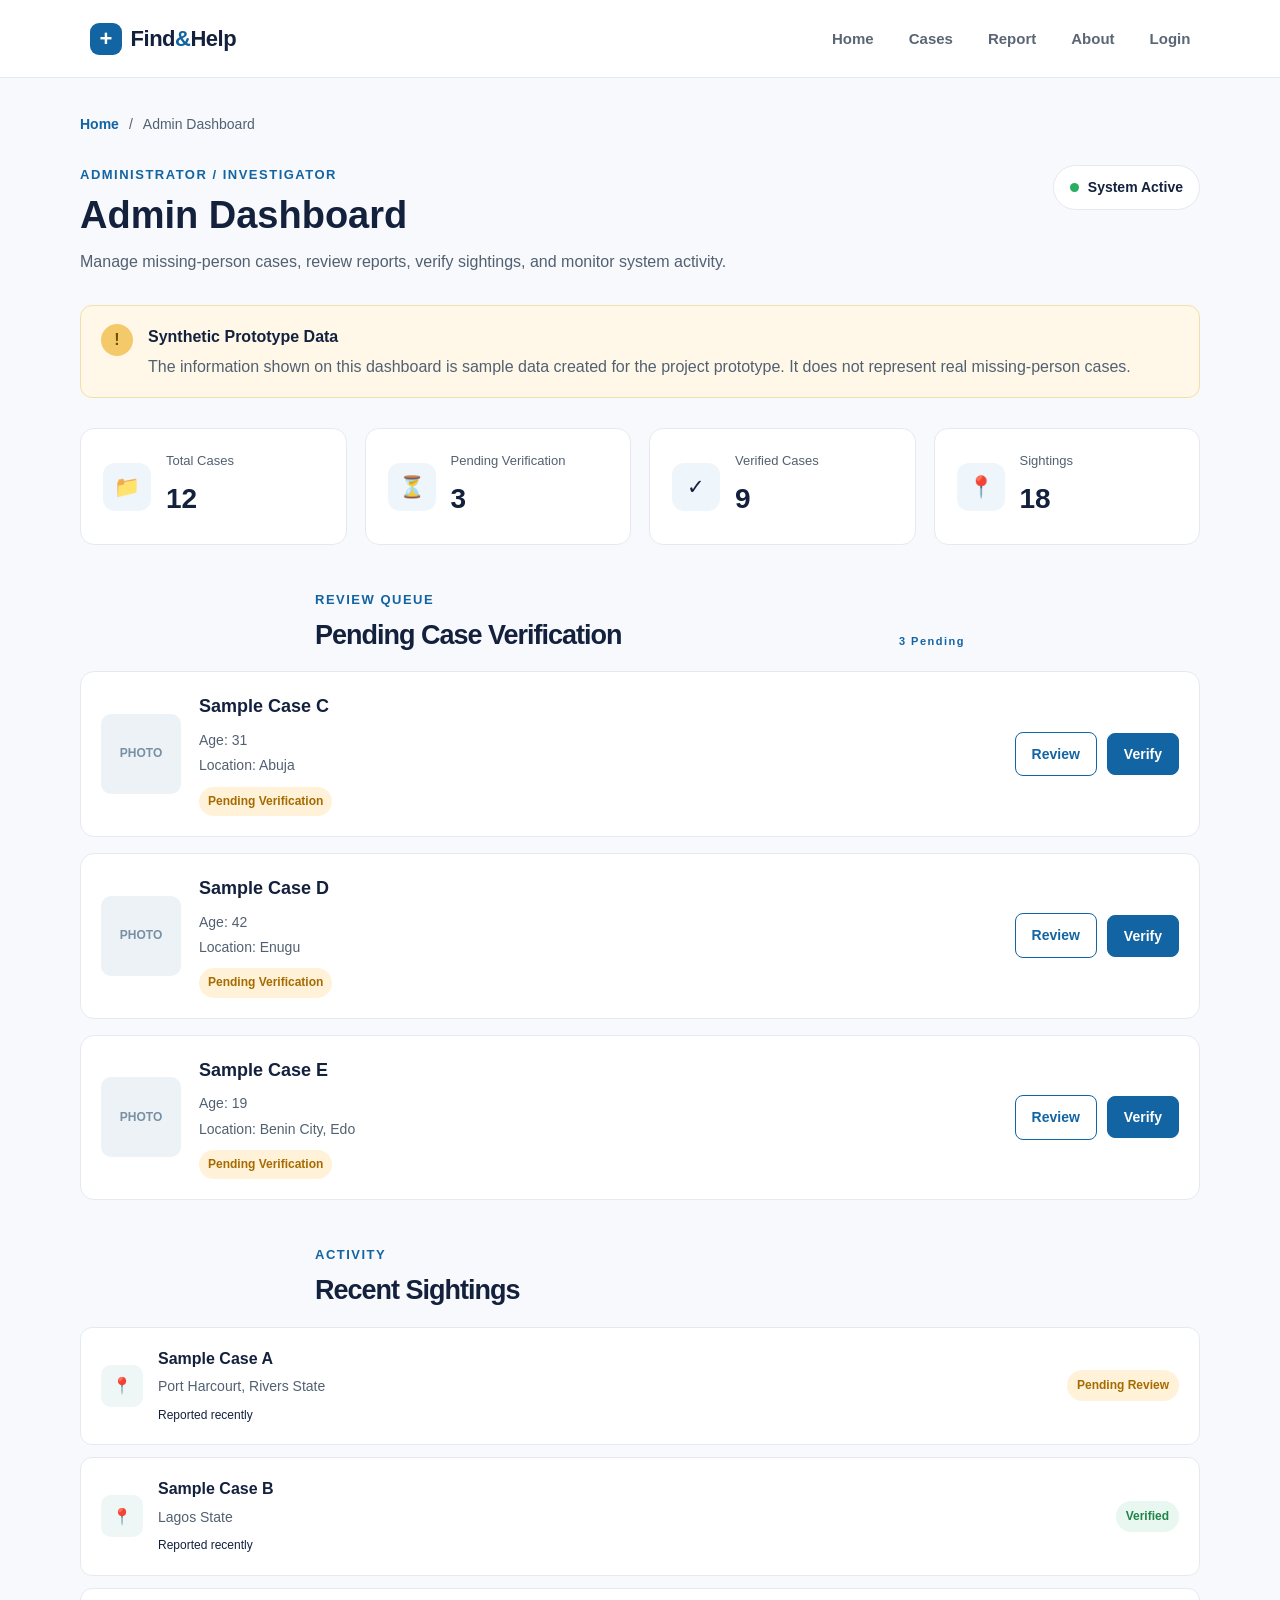
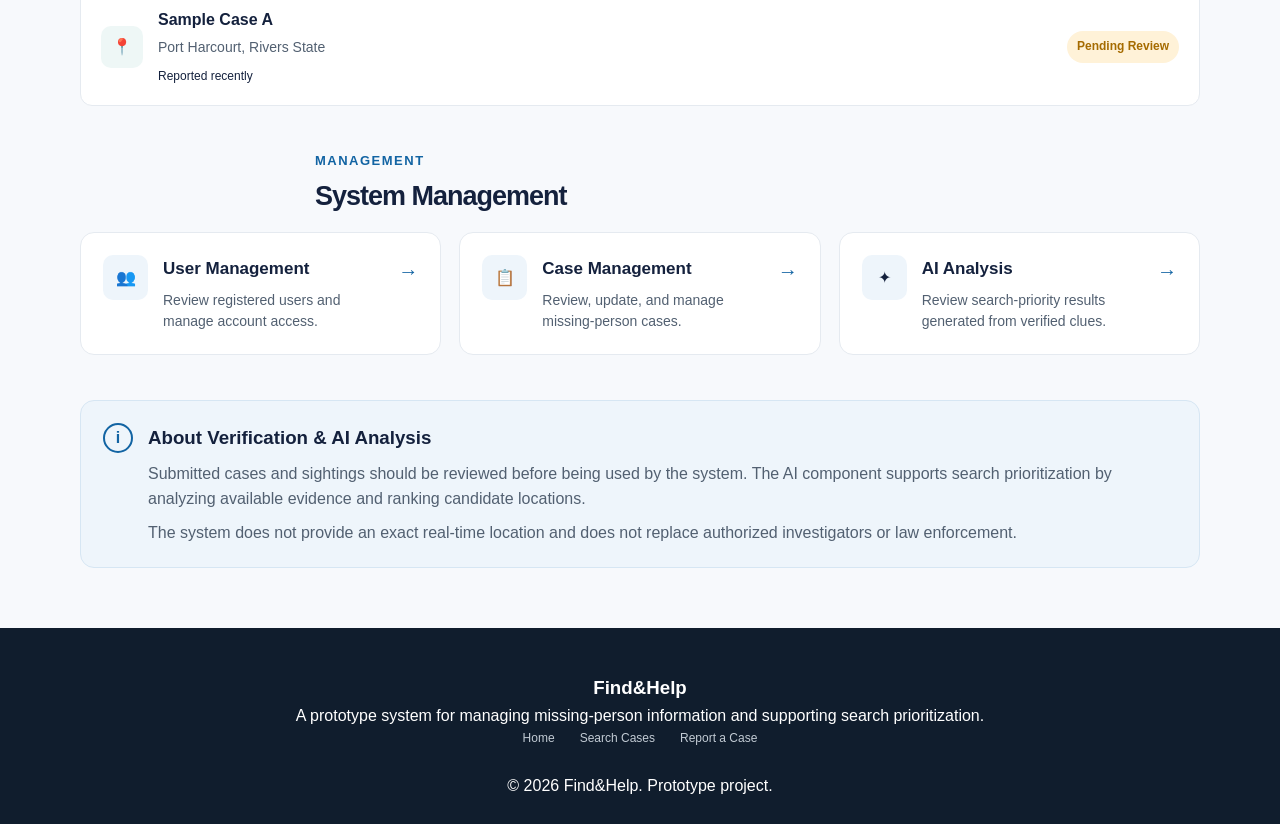
==== pages/admin-dashboard.html @ 188d6116 "Initial commit" ====
<!DOCTYPE html>
<html lang="en">
<head>
<meta charset="UTF-8">
<meta name="viewport" content="width=device-width, initial-scale=1.0">
<title>Admin Dashboard | Find & Help</title>
<link rel="stylesheet" href="../css/index.css">
<link rel="stylesheet" href="../css/admin-dashboard.css">
</head>
<body class="admin-page">

<header class="navbar">
<div class="logo">
<span class="logo-icon">+</span>
<span>Find<span class="logo-highlight">&</span>Help</span>
</div>
<nav class="nav-links">
<a href="../index.html">Home</a>
<a href="search.html">Cases</a>
<a href="create-case.html">Report</a>
<a href="#">About</a>
<a href="login.html" class="login-nav-btn">Login</a>
</nav>
</header>

<main class="admin-container">

<div class="breadcrumb">
<a href="../index.html">Home</a>
<span>/</span>
<span>Admin Dashboard</span>
</div>

<section class="admin-header">
<div>
<span class="admin-label">ADMINISTRATOR / INVESTIGATOR</span>
<h1>Admin Dashboard</h1>
<p>Manage missing-person cases, review reports, verify sightings, and monitor system activity.</p>
</div>
<div class="system-status">
<span class="status-dot"></span>
<span>System Active</span>
</div>
</section>

<section class="demo-notice">
<div class="demo-icon">!</div>
<div>
<strong>Synthetic Prototype Data</strong>
<p>The information shown on this dashboard is sample data created for the project prototype. It does not represent real missing-person cases.</p>
</div>
</section>

<section class="stats-grid">

<div class="stat-card">
<div class="stat-icon">📁</div>
<div>
<span class="stat-label">Total Cases</span>
<strong class="stat-number">12</strong>
</div>
</div>

<div class="stat-card">
<div class="stat-icon">⏳</div>
<div>
<span class="stat-label">Pending Verification</span>
<strong class="stat-number">3</strong>
</div>
</div>

<div class="stat-card">
<div class="stat-icon">✓</div>
<div>
<span class="stat-label">Verified Cases</span>
<strong class="stat-number">9</strong>
</div>
</div>

<div class="stat-card">
<div class="stat-icon">📍</div>
<div>
<span class="stat-label">Sightings</span>
<strong class="stat-number">18</strong>
</div>
</div>

</section>

<section class="admin-section">

<div class="section-heading">
<div>
<span class="section-label">REVIEW QUEUE</span>
<h2>Pending Case Verification</h2>
</div>
<span class="count-badge">3 Pending</span>
</div>

<div class="review-list">

<article class="review-card">
<div class="review-info">
<div class="review-photo">PHOTO</div>
<div>
<h3>Sample Case C</h3>
<p>Age: 31</p>
<p>Location: Abuja</p>
<span class="pending-badge">Pending Verification</span>
</div>
</div>
<div class="review-actions">
<a href="case-details.html" class="btn-secondary">Review</a>
<button type="button" class="btn-primary">Verify</button>
</div>
</article>

<article class="review-card">
<div class="review-info">
<div class="review-photo">PHOTO</div>
<div>
<h3>Sample Case D</h3>
<p>Age: 42</p>
<p>Location: Enugu</p>
<span class="pending-badge">Pending Verification</span>
</div>
</div>
<div class="review-actions">
<a href="case-details.html" class="btn-secondary">Review</a>
<button type="button" class="btn-primary">Verify</button>
</div>
</article>

<article class="review-card">
<div class="review-info">
<div class="review-photo">PHOTO</div>
<div>
<h3>Sample Case E</h3>
<p>Age: 19</p>
<p>Location: Benin City, Edo</p>
<span class="pending-badge">Pending Verification</span>
</div>
</div>
<div class="review-actions">
<a href="case-details.html" class="btn-secondary">Review</a>
<button type="button" class="btn-primary">Verify</button>
</div>
</article>

</div>
</section>

<section class="admin-section">

<div class="section-heading">
<div>
<span class="section-label">ACTIVITY</span>
<h2>Recent Sightings</h2>
</div>
</div>

<div class="sightings-list">

<article class="sighting-card">
<div class="sighting-main">
<div class="location-icon">📍</div>
<div>
<h3>Sample Case A</h3>
<p>Port Harcourt, Rivers State</p>
<span>Reported recently</span>
</div>
</div>
<span class="review-status">Pending Review</span>
</article>

<article class="sighting-card">
<div class="sighting-main">
<div class="location-icon">📍</div>
<div>
<h3>Sample Case B</h3>
<p>Lagos State</p>
<span>Reported recently</span>
</div>
</div>
<span class="verified-status">Verified</span>
</article>

<article class="sighting-card">
<div class="sighting-main">
<div class="location-icon">📍</div>
<div>
<h3>Sample Case A</h3>
<p>Port Harcourt, Rivers State</p>
<span>Reported recently</span>
</div>
</div>
<span class="review-status">Pending Review</span>
</article>

</div>
</section>

<section class="admin-section">

<div class="section-heading">
<div>
<span class="section-label">MANAGEMENT</span>
<h2>System Management</h2>
</div>
</div>

<div class="management-grid">

<a href="#" class="management-card">
<div class="management-icon">👥</div>
<div>
<h3>User Management</h3>
<p>Review registered users and manage account access.</p>
</div>
<span class="management-arrow">→</span>
</a>

<a href="#" class="management-card">
<div class="management-icon">📋</div>
<div>
<h3>Case Management</h3>
<p>Review, update, and manage missing-person cases.</p>
</div>
<span class="management-arrow">→</span>
</a>

<a href="#" class="management-card">
<div class="management-icon">✦</div>
<div>
<h3>AI Analysis</h3>
<p>Review search-priority results generated from verified clues.</p>
</div>
<span class="management-arrow">→</span>
</a>

</div>
</section>

<section class="admin-info-box">

<div class="info-icon">i</div>

<div>
<h3>About Verification & AI Analysis</h3>
<p>Submitted cases and sightings should be reviewed before being used by the system. The AI component supports search prioritization by analyzing available evidence and ranking candidate locations.</p>
<p>The system does not provide an exact real-time location and does not replace authorized investigators or law enforcement.</p>
</div>

</section>

</main>

<footer class="footer">

<div class="footer-content">

<div>
<h3>Find<span>&</span>Help</h3>
<p>A prototype system for managing missing-person information and supporting search prioritization.</p>
</div>

<div class="footer-links">
<a href="../index.html">Home</a>
<a href="search.html">Search Cases</a>
<a href="create-case.html">Report a Case</a>
</div>

</div>

<div class="footer-bottom">
<p>&copy; 2026 Find&Help. Prototype project.</p>
</div>

</footer>

</body>
</html>
---- css/index.css ----
/* =====================================================
   RESET
===================================================== */

* {
    margin: 0;
    padding: 0;
    box-sizing: border-box;
}


html {
    scroll-behavior: smooth;
}


body {
    font-family: Arial, Helvetica, sans-serif;

    background: #f7f9fc;

    color: #14213d;

    line-height: 1.6;
}


/* =====================================================
   VARIABLES
===================================================== */

:root {

    --primary: #1264a3;

    --primary-dark: #0b4778;

    --accent: #2aa7a0;

    --dark: #14213d;

    --text: #526071;

    --light: #f7f9fc;

    --white: #ffffff;

    --border: #e5eaf0;

}


/* =====================================================
   NAVBAR
===================================================== */

.navbar {

    width: 100%;

    height: 78px;

    padding: 0 7%;

    display: flex;

    align-items: center;

    justify-content: space-between;

    background: rgba(255, 255, 255, 0.96);

    border-bottom: 1px solid var(--border);

    position: relative;

    z-index: 10;
}


/* Logo */

.logo {

    display: flex;

    align-items: center;

    gap: 9px;

    font-size: 22px;

    font-weight: 800;

    color: var(--dark);

    letter-spacing: -0.5px;
}


.logo-icon {

    width: 32px;

    height: 32px;

    display: flex;

    justify-content: center;

    align-items: center;

    border-radius: 9px;

    background: var(--primary);

    color: white;

    font-size: 22px;

    font-weight: bold;
}


.logo-highlight {

    color: var(--primary);
}


/* Navigation links */

.nav-links {

    display: flex;

    align-items: center;

    gap: 35px;
}


.nav-links a {

    text-decoration: none;

    color: #5b6675;

    font-size: 15px;

    font-weight: 600;

    transition: 0.25s ease;
}


.nav-links a:hover,
.nav-links a.active {

    color: var(--primary);
}


/* Login */

.login-btn {

    text-decoration: none;

    background: var(--primary);

    color: white;

    padding: 11px 23px;

    border-radius: 8px;

    font-size: 14px;

    font-weight: 700;

    transition: 0.25s ease;
}


.login-btn:hover {

    background: var(--primary-dark);

    transform: translateY(-2px);
}


/* =====================================================
   HERO
===================================================== */

.hero {

    min-height: 650px;

    padding: 80px 7%;

    display: grid;

    grid-template-columns: 1.05fr 0.95fr;

    gap: 70px;

    align-items: center;

    background:

        radial-gradient(
            circle at 10% 20%,
            rgba(42, 167, 160, 0.10),
            transparent 35%
        ),

        linear-gradient(
            135deg,
            #ffffff 0%,
            #f3f8fc 100%
        );
}


/* Hero content */

.hero-content {

    max-width: 650px;
}


/* Small label */

.hero-label {

    display: inline-flex;

    align-items: center;

    gap: 9px;

    padding: 8px 13px;

    margin-bottom: 23px;

    border-radius: 30px;

    background: #e9f5f5;

    color: #187d78;

    font-size: 11px;

    font-weight: 800;

    letter-spacing: 1px;
}


.status-dot {

    width: 7px;

    height: 7px;

    border-radius: 50%;

    background: var(--accent);
}


/* Heading */

.hero h1 {

    font-size: clamp(42px, 5vw, 68px);

    line-height: 1.08;

    letter-spacing: -2.5px;

    color: var(--dark);

    margin-bottom: 25px;
}


.hero h1 span {

    display: block;

    color: var(--primary);
}


/* Description */

.hero-content > p {

    max-width: 590px;

    color: var(--text);

    font-size: 17px;

    line-height: 1.8;

    margin-bottom: 30px;
}


/* =====================================================
   SEARCH BOX
===================================================== */

.search-box {

    width: 100%;

    max-width: 600px;

    height: 62px;

    display: flex;

    align-items: center;

    padding: 6px 7px 6px 20px;

    background: white;

    border: 1px solid #dfe6ed;

    border-radius: 12px;

    box-shadow: 0 12px 35px rgba(20, 33, 61, 0.08);

    margin-bottom: 20px;
}


.search-icon {

    font-size: 27px;

    color: #8b97a5;

    margin-right: 12px;
}


.search-box input {

    flex: 1;

    min-width: 0;

    border: none;

    outline: none;

    font-size: 15px;

    color: var(--dark);

    background: transparent;
}


.search-box input::placeholder {

    color: #9ba6b3;
}


.search-box button {

    border: none;

    cursor: pointer;

    padding: 13px 23px;

    border-radius: 8px;

    background: var(--primary);

    color: white;

    font-weight: 700;

    font-size: 14px;

    transition: 0.25s ease;
}


.search-box button:hover {

    background: var(--primary-dark);
}


/* =====================================================
   HERO BUTTONS
===================================================== */

.hero-buttons {

    display: flex;

    align-items: center;

    gap: 12px;

    flex-wrap: wrap;
}


.primary-btn,
.secondary-btn {

    display: inline-flex;

    align-items: center;

    justify-content: center;

    gap: 15px;

    min-height: 50px;

    padding: 13px 21px;

    border-radius: 8px;

    text-decoration: none;

    font-size: 14px;

    font-weight: 700;

    transition: 0.25s ease;
}


.primary-btn {

    background: var(--dark);

    color: white;
}


.primary-btn:hover {

    background: var(--primary);

    transform: translateY(-2px);
}


.primary-btn span {

    font-size: 20px;
}


.secondary-btn {

    background: white;

    color: var(--dark);

    border: 1px solid #dfe5eb;
}


.secondary-btn:hover {

    border-color: var(--primary);

    color: var(--primary);
}


/* =====================================================
   HERO VISUAL
===================================================== */

.hero-visual {

    position: relative;

    min-height: 480px;

    display: flex;

    align-items: center;

    justify-content: center;
}


/* Main card */

.visual-card {

    width: 350px;

    padding: 22px;

    background: white;

    border: 1px solid #e3e9ef;

    border-radius: 20px;

    box-shadow: 0 25px 60px rgba(20, 33, 61, 0.14);

    position: relative;

    z-index: 2;
}


/* Card top */

.visual-top {

    display: flex;

    justify-content: space-between;

    align-items: center;

    margin-bottom: 20px;
}


.mini-label {

    font-size: 10px;

    font-weight: 800;

    letter-spacing: 1px;

    color: #7b8795;
}


.verified {

    padding: 5px 9px;

    border-radius: 20px;

    background: #e9f7f1;

    color: #198754;

    font-size: 10px;

    font-weight: 700;
}


/* Person placeholder */

.person-placeholder {

    height: 250px;

    border-radius: 14px;

    display: flex;

    justify-content: center;

    align-items: center;

    background:

        linear-gradient(
            145deg,
            #dcebf5,
            #eef5f8
        );

    overflow: hidden;
}


.person-icon {

    width: 110px;

    height: 110px;

    display: flex;

    justify-content: center;

    align-items: center;

    border-radius: 50%;

    background: rgba(255, 255, 255, 0.8);

    color: var(--primary);

    font-size: 55px;

    font-weight: 700;
}


/* Card information */

.visual-info {

    display: grid;

    grid-template-columns: 1fr 1fr;

    gap: 15px;

    padding: 20px 0;

    border-bottom: 1px solid #edf0f3;
}


.visual-info small {

    display: block;

    color: #8995a3;

    font-size: 9px;

    font-weight: 800;

    letter-spacing: 0.7px;

    margin-bottom: 5px;
}


.visual-info strong {

    color: var(--dark);

    font-size: 13px;
}


/* Progress */

.progress-container {

    padding-top: 17px;
}


.progress-text {

    display: flex;

    justify-content: space-between;

    margin-bottom: 8px;

    color: #697687;

    font-size: 11px;
}


.progress-bar {

    width: 100%;

    height: 7px;

    border-radius: 20px;

    background: #edf1f4;

    overflow: hidden;
}


.progress {

    width: 72%;

    height: 100%;

    border-radius: inherit;

    background: linear-gradient(
        90deg,
        var(--primary),
        var(--accent)
    );
}


/* =====================================================
   FLOATING CARDS
===================================================== */

.floating-card {

    position: absolute;

    display: flex;

    align-items: center;

    gap: 10px;

    padding: 13px 16px;

    background: white;

    border: 1px solid #e5e9ee;

    border-radius: 12px;

    box-shadow: 0 15px 35px rgba(20, 33, 61, 0.12);

    z-index: 3;
}


.floating-card strong {

    display: block;

    font-size: 11px;

    color: var(--dark);
}


.floating-card small {

    display: block;

    color: #8a95a3;

    font-size: 9px;

    margin-top: 2px;
}


.floating-icon {

    width: 31px;

    height: 31px;

    display: flex;

    align-items: center;

    justify-content: center;

    border-radius: 9px;

    background: #eaf5f8;

    color: var(--primary);

    font-weight: bold;
}


.floating-card-one {

    top: 80px;

    left: 0;
}


.floating-card-two {

    right: 0;

    bottom: 85px;
}


/* =====================================================
   HOW IT WORKS
===================================================== */

.how-section {

    padding: 90px 7%;

    background: white;

    text-align: center;
}


.section-heading {

    max-width: 650px;

    margin: 0 auto 50px;
}


.section-heading > span {

    color: var(--primary);

    font-size: 11px;

    font-weight: 800;

    letter-spacing: 1.5px;
}


.section-heading h2 {

    margin: 12px 0 15px;

    font-size: clamp(30px, 4vw, 44px);

    line-height: 1.2;

    color: var(--dark);

    letter-spacing: -1px;
}


.section-heading p {

    color: var(--text);

    font-size: 16px;

    line-height: 1.7;
}


/* Steps */

.steps {

    max-width: 1050px;

    margin: auto;

    display: grid;

    grid-template-columns: repeat(3, 1fr);

    gap: 25px;
}


.step-card {

    position: relative;

    text-align: left;

    padding: 30px;

    border: 1px solid var(--border);

    border-radius: 15px;

    background: #fbfcfd;

    transition: 0.3s ease;
}
.nav-register {
    display: inline-flex;
    align-items: center;
    justify-content: center;

    padding: 11px 18px;

    border: 1px solid var(--primary);

    border-radius: 8px;

    color: white;

    text-decoration: none;

    font-weight: 700;

    transition: 0.2s ease;
}

.nav-register:hover {

    color: white;
}


.step-card:hover {

    transform: translateY(-5px);

    border-color: #c9dce9;

    box-shadow: 0 15px 35px rgba(20, 33, 61, 0.08);
}


.step-number {

    position: absolute;

    top: 20px;

    right: 22px;

    color: #cbd3dc;

    font-size: 12px;

    font-weight: 800;
}


.step-icon {

    width: 50px;

    height: 50px;

    display: flex;

    justify-content: center;

    align-items: center;

    border-radius: 12px;

    background: #eaf4fa;

    color: var(--primary);

    font-size: 22px;

    font-weight: bold;

    margin-bottom: 22px;
}


.step-card h3 {

    font-size: 20px;

    margin-bottom: 10px;

    color: var(--dark);
}


.step-card p {

    color: var(--text);

    font-size: 14px;

    line-height: 1.7;
}


/* =====================================================
   FOOTER
===================================================== */

footer {

    padding: 45px 7% 25px;

    background: #101d2d;

    color: white;

    text-align: center;
}


.footer-logo {

    display: flex;

    justify-content: center;

    align-items: center;

    gap: 8px;

    font-size: 20px;

    font-weight: 800;

    margin-bottom: 10px;
}


.footer-logo span {

    color: #55b9b3;
}


.footer-logo .logo-icon {

    background: var(--primary);

    color: white;
}


footer > p {

    color: #9da9b6;

    font-size: 13px;

    margin-bottom: 22px;
}


.footer-links {

    display: flex;

    justify-content: center;

    gap: 25px;

    margin-bottom: 25px;
}


.footer-links a {

    color: #c2cbd4;

    text-decoration: none;

    font-size: 12px;
}


.footer-links a:hover {

    color: white;
}


.copyright {

    padding-top: 20px;

    border-top: 1px solid rgba(255,255,255,0.08);

    color: #758292;

    font-size: 11px;
}


/* =====================================================
   TABLET
===================================================== */

@media (max-width: 950px) {

    .navbar {

        padding: 0 5%;
    }


    .hero {

        padding: 70px 5%;

        grid-template-columns: 1fr;

        text-align: center;

        gap: 50px;
    }


    .hero-content {

        max-width: 700px;

        margin: auto;
    }


    .hero-label {

        margin-left: auto;

        margin-right: auto;
    }


    .hero-content > p {

        margin-left: auto;

        margin-right: auto;
    }


    .search-box {

        margin-left: auto;

        margin-right: auto;
    }


    .hero-buttons {

        justify-content: center;
    }


    .hero-visual {

        min-height: 440px;
    }


    .steps {

        grid-template-columns: 1fr;

        max-width: 600px;
    }

}


/* =====================================================
   MOBILE
===================================================== */

@media (max-width: 650px) {

    .navbar {

        height: auto;

        min-height: 70px;

        padding: 15px 5%;

        gap: 15px;
    }


    .nav-links {

        display: none;
    }


    .login-btn {

        padding: 9px 16px;
    }


    .hero {

        padding: 55px 5% 70px;
    }


    .hero h1 {

        font-size: 40px;

        letter-spacing: -1.5px;
    }


    .hero-content > p {

        font-size: 15px;
    }


    .search-box {

        height: auto;

        min-height: 58px;

        padding: 6px 6px 6px 14px;
    }


    .search-box button {

        padding: 12px 15px;
    }


    .hero-buttons {

        flex-direction: column;

        width: 100%;
    }



    .primary-btn,
    .secondary-btn {

        width: 100%;

        max-width: 350px;
    }


    .hero-visual {

        min-height: 390px;
    }


    .visual-card {

        width: min(350px, 90%);

        padding: 17px;
    }


    .person-placeholder {

        height: 210px;
    }


    .floating-card {

        padding: 10px 12px;
    }


    .floating-card-one {

        left: 0;

        top: 55px;
    }


    .floating-card-two {

        right: 0;

        bottom: 50px;
    }


    .how-section {

        padding: 70px 5%;
    }


    .section-heading h2 {

        font-size: 32px;
    }


    .step-card {

        padding: 25px;
    }


    footer {

        padding: 40px 5% 22px;
    }

}


/* =====================================================
   SMALL PHONES
===================================================== */

@media (max-width: 400px) {

    .logo {

        font-size: 19px;
    }


    .logo-icon {

        width: 28px;

        height: 28px;

        font-size: 19px;
    }


    .login-btn {

        font-size: 12px;

        padding: 8px 13px;
    }


    .hero h1 {

        font-size: 34px;
    }


    .hero-label {

        font-size: 9px;
    }


    .search-box input {

        font-size: 13px;
    }


    .search-box button {

        font-size: 12px;

        padding: 11px 12px;
    }


    .hero-visual {

        min-height: 350px;
    }


    .visual-card {

        width: 94%;
    }


    .floating-card {

        transform: scale(0.85);
    }

}
---- css/admin-dashboard.css ----
.admin-page {
    background: var(--light);
}

.admin-container {
    width: min(1120px, calc(100% - 40px));
    margin: 0 auto;
    padding: 35px 0 60px;
}

.breadcrumb {
    display: flex;
    align-items: center;
    gap: 10px;
    margin-bottom: 30px;
    font-size: 14px;
    color: var(--text);
}

.breadcrumb a {
    color: var(--primary);
    text-decoration: none;
    font-weight: 600;
}

.admin-header {
    display: flex;
    justify-content: space-between;
    align-items: flex-start;
    gap: 30px;
    margin-bottom: 30px;
}

.admin-label,
.section-label {
    display: block;
    color: var(--primary);
    font-size: 13px;
    font-weight: 800;
    letter-spacing: 1.5px;
    margin-bottom: 8px;
}

.admin-header h1 {
    margin: 0 0 10px;
    color: var(--dark);
    font-size: 38px;
    line-height: 1.15;
}

.admin-header p {
    margin: 0;
    max-width: 650px;
    color: var(--text);
    line-height: 1.7;
}

.system-status {
    display: flex;
    align-items: center;
    gap: 9px;
    padding: 10px 16px;
    background: var(--white);
    border: 1px solid var(--border);
    border-radius: 30px;
    color: var(--dark);
    font-size: 14px;
    font-weight: 700;
    white-space: nowrap;
}

.status-dot {
    width: 9px;
    height: 9px;
    background: #27ae60;
    border-radius: 50%;
}

.demo-notice {
    display: flex;
    align-items: flex-start;
    gap: 15px;
    padding: 18px 20px;
    margin-bottom: 30px;
    background: #fff8e8;
    border: 1px solid #f1dfad;
    border-radius: 12px;
}

.demo-icon {
    width: 32px;
    height: 32px;
    flex-shrink: 0;
    display: flex;
    align-items: center;
    justify-content: center;
    background: #f3c969;
    color: #6d5000;
    border-radius: 50%;
    font-weight: 800;
}

.demo-notice strong {
    display: block;
    margin-bottom: 4px;
    color: var(--dark);
}

.demo-notice p {
    margin: 0;
    color: var(--text);
    line-height: 1.6;
}

.stats-grid {
    display: grid;
    grid-template-columns: repeat(4, 1fr);
    gap: 18px;
    margin-bottom: 45px;
}

.stat-card {
    display: flex;
    align-items: center;
    gap: 15px;
    min-width: 0;
    padding: 22px;
    background: var(--white);
    border: 1px solid var(--border);
    border-radius: 14px;
}

.stat-icon {
    width: 48px;
    height: 48px;
    flex-shrink: 0;
    display: flex;
    align-items: center;
    justify-content: center;
    background: #eef5fb;
    border-radius: 12px;
    font-size: 21px;
}

.stat-label {
    display: block;
    margin-bottom: 5px;
    color: var(--text);
    font-size: 13px;
}

.stat-number {
    display: block;
    color: var(--dark);
    font-size: 28px;
}

.admin-section {
    margin-bottom: 45px;
}

.section-heading {
    display: flex;
    align-items: flex-end;
    justify-content: space-between;
    gap: 20px;
    margin-bottom: 20px;
}

.section-heading h2 {
    margin: 0;
    color: var(--dark);
    font-size: 27px;
}

.count-badge {
    color: var(--primary);
    font-size: 13px;
    font-weight: 800;
}

.review-list {
    display: flex;
    flex-direction: column;
    gap: 16px;
}

.review-card {
    display: flex;
    align-items: center;
    justify-content: space-between;
    gap: 25px;
    min-width: 0;
    padding: 20px;
    background: var(--white);
    border: 1px solid var(--border);
    border-radius: 14px;
}

.review-info {
    display: flex;
    align-items: center;
    gap: 18px;
    min-width: 0;
    flex: 1;
}

.review-photo {
    width: 80px;
    height: 80px;
    flex-shrink: 0;
    display: flex;
    align-items: center;
    justify-content: center;
    background: #edf2f6;
    border-radius: 10px;
    color: #7890a4;
    font-size: 12px;
    font-weight: 800;
}

.review-info h3 {
    margin: 0 0 8px;
    color: var(--dark);
    font-size: 18px;
}

.review-info p {
    margin: 3px 0;
    color: var(--text);
    font-size: 14px;
}

.pending-badge {
    display: inline-block;
    margin-top: 7px;
    padding: 5px 9px;
    background: #fff2d8;
    border-radius: 20px;
    color: #a56b00;
    font-size: 12px;
    font-weight: 700;
}

.review-actions {
    display: flex;
    align-items: center;
    justify-content: flex-end;
    gap: 10px;
    flex-shrink: 0;
}

.review-actions a,
.review-actions button {
    min-height: 42px;
    padding: 10px 16px;
    border-radius: 8px;
    font-family: inherit;
    font-size: 14px;
    font-weight: 700;
    cursor: pointer;
    text-decoration: none;
}

.btn-secondary {
    display: inline-flex;
    align-items: center;
    justify-content: center;
    border: 1px solid var(--primary);
    background: var(--white);
    color: var(--primary);
}

.btn-secondary:hover {
    background: #eef5fb;
}

.btn-primary {
    border: 1px solid var(--primary);
    background: var(--primary);
    color: var(--white);
}

.btn-primary:hover {
    background: var(--primary-dark);
}

.sightings-list {
    display: flex;
    flex-direction: column;
    gap: 12px;
}

.sighting-card {
    display: flex;
    align-items: center;
    justify-content: space-between;
    gap: 20px;
    padding: 18px 20px;
    background: var(--white);
    border: 1px solid var(--border);
    border-radius: 12px;
}

.sighting-main {
    display: flex;
    align-items: center;
    gap: 15px;
    min-width: 0;
}

.location-icon {
    width: 42px;
    height: 42px;
    flex-shrink: 0;
    display: flex;
    align-items: center;
    justify-content: center;
    background: #eef7f6;
    border-radius: 10px;
}

.sighting-card h3 {
    margin: 0 0 4px;
    color: var(--dark);
    font-size: 16px;
}

.sighting-card p {
    margin: 0 0 3px;
    color: var(--text);
    font-size: 14px;
}

.sighting-card span {
    font-size: 12px;
}

.review-status,
.verified-status {
    padding: 6px 10px;
    border-radius: 20px;
    font-weight: 700;
    white-space: nowrap;
}

.review-status {
    background: #fff2d8;
    color: #a56b00;
}

.verified-status {
    background: #e8f7ef;
    color: #21844a;
}

.management-grid {
    display: grid;
    grid-template-columns: repeat(3, 1fr);
    gap: 18px;
}

.management-card {
    position: relative;
    display: flex;
    align-items: flex-start;
    gap: 15px;
    min-width: 0;
    padding: 22px;
    background: var(--white);
    border: 1px solid var(--border);
    border-radius: 14px;
    color: inherit;
    text-decoration: none;
    transition: 0.2s ease;
}

.management-card:hover {
    transform: translateY(-2px);
    border-color: var(--primary);
}

.management-icon {
    width: 45px;
    height: 45px;
    flex-shrink: 0;
    display: flex;
    align-items: center;
    justify-content: center;
    background: #eef5fb;
    border-radius: 10px;
}

.management-card h3 {
    margin: 0 0 7px;
    color: var(--dark);
    font-size: 17px;
}

.management-card p {
    margin: 0;
    color: var(--text);
    font-size: 14px;
    line-height: 1.5;
}

.management-arrow {
    margin-left: auto;
    color: var(--primary);
    font-size: 20px;
}

.admin-info-box {
    display: flex;
    align-items: flex-start;
    gap: 15px;
    padding: 22px;
    background: #eef5fb;
    border: 1px solid #d6e6f3;
    border-radius: 14px;
}

.info-icon {
    width: 30px;
    height: 30px;
    flex-shrink: 0;
    display: flex;
    align-items: center;
    justify-content: center;
    border: 2px solid var(--primary);
    border-radius: 50%;
    color: var(--primary);
    font-weight: 800;
}

.admin-info-box h3 {
    margin: 0 0 8px;
    color: var(--dark);
}

.admin-info-box p {
    margin: 0 0 8px;
    color: var(--text);
    line-height: 1.6;
}

.admin-info-box p:last-child {
    margin-bottom: 0;
}

/* TABLET */
@media (max-width: 900px) {

    .stats-grid {
        grid-template-columns: repeat(2, 1fr);
    }

    .management-grid {
        grid-template-columns: 1fr;
    }

    .admin-header h1 {
        font-size: 32px;
    }
}

/* MOBILE */
@media (max-width: 650px) {

    .admin-container {
        width: min(100% - 24px, 560px);
        padding-top: 25px;
    }

    .breadcrumb {
        margin-bottom: 22px;
    }

    .admin-header {
        flex-direction: column;
        gap: 18px;
    }

    .admin-header h1 {
        font-size: 28px;
    }

    .system-status {
        align-self: flex-start;
    }

    .demo-notice {
        padding: 15px;
    }

    .stats-grid {
        grid-template-columns: 1fr 1fr;
        gap: 12px;
        margin-bottom: 35px;
    }

    .stat-card {
        padding: 16px;
        gap: 10px;
    }

    .stat-icon {
        width: 40px;
        height: 40px;
        font-size: 17px;
    }

    .stat-number {
        font-size: 24px;
    }

    .section-heading {
        align-items: flex-start;
        flex-direction: column;
        gap: 8px;
    }

    .section-heading h2 {
        font-size: 23px;
    }

    .review-card {
        flex-direction: column;
        align-items: stretch;
        gap: 18px;
    }

    .review-info {
        width: 100%;
    }

    .review-actions {
        width: 100%;
        justify-content: flex-start;
    }

    .review-actions a,
    .review-actions button {
        flex: 1;
        text-align: center;
    }

    .sighting-card {
        align-items: flex-start;
        flex-direction: column;
    }

    .review-status,
    .verified-status {
        align-self: flex-start;
    }

    .management-card {
        padding: 18px;
    }
}

/* SMALL MOBILE */
@media (max-width: 420px) {

    .stats-grid {
        grid-template-columns: 1fr;
    }

    .stat-card {
        padding: 18px;
    }

    .review-info {
        align-items: flex-start;
    }

    .review-photo {
        width: 65px;
        height: 65px;
    }

    .review-info h3 {
        font-size: 16px;
    }

    .review-actions {
        flex-direction: column;
    }

    .review-actions a,
    .review-actions button {
        width: 100%;
        flex: none;
    }

    .admin-info-box {
        padding: 17px;
    }
}
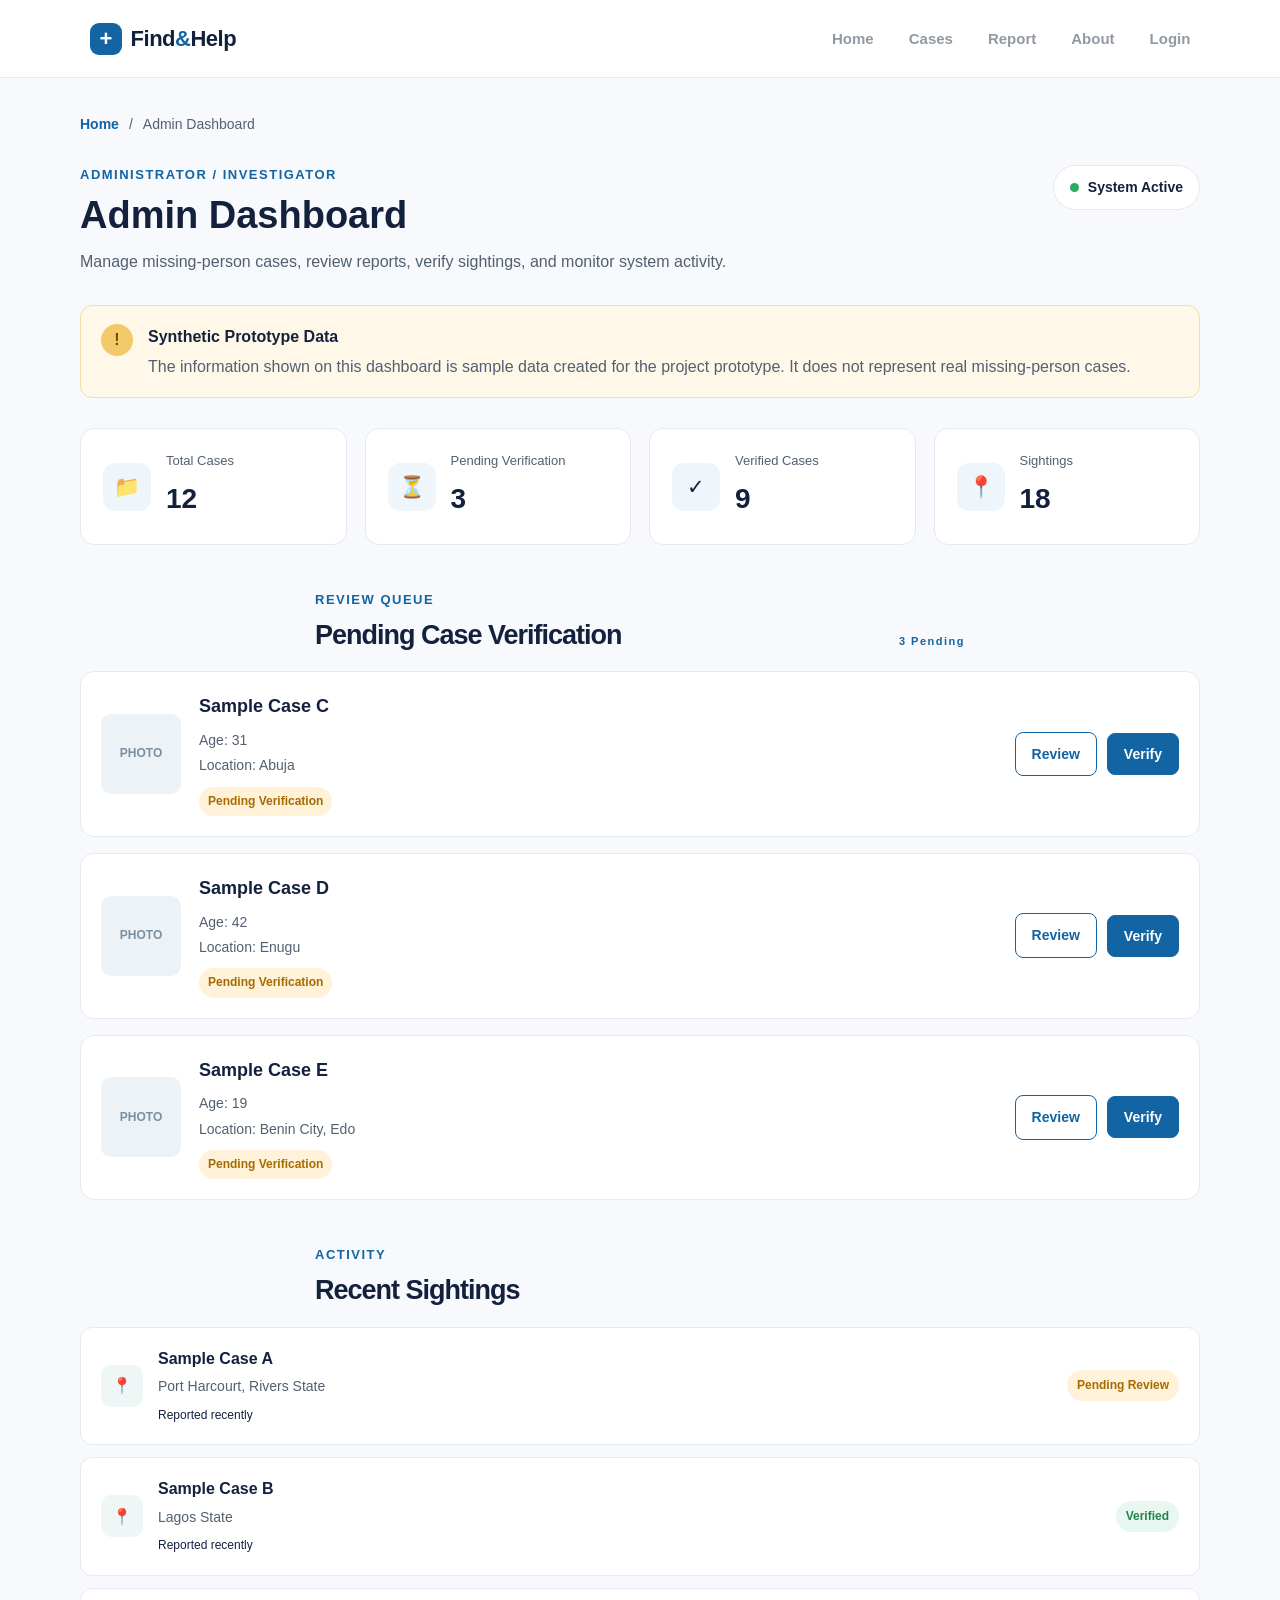
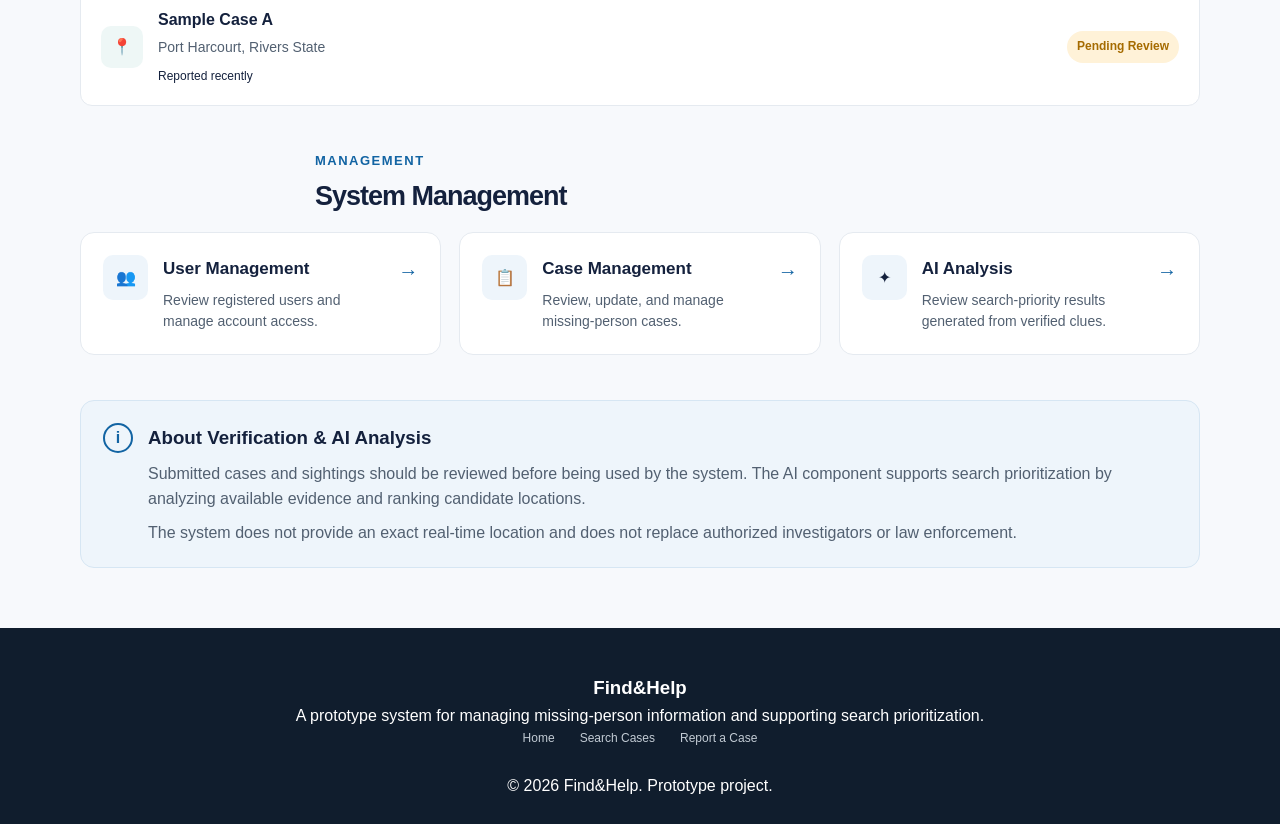
==== commit b2d2b223: "Routing what i did ....some of them empty routes" ====
--- a/pages/admin-dashboard.html
+++ b/pages/admin-dashboard.html
@@ -18,7 +18,7 @@
 <a href="../index.html">Home</a>
 <a href="search.html">Cases</a>
 <a href="create-case.html">Report</a>
-<a href="#">About</a>
+<a href="about.html">About</a>
 <a href="login.html" class="login-nav-btn">Login</a>
 </nav>
 </header>
@@ -211,7 +211,7 @@
 
 <div class="management-grid">
 
-<a href="#" class="management-card">
+<a href="admin-dashboard.html" class="management-card">
 <div class="management-icon">👥</div>
 <div>
 <h3>User Management</h3>
@@ -220,7 +220,7 @@
 <span class="management-arrow">→</span>
 </a>
 
-<a href="#" class="management-card">
+<a href="admin-dashboard.html" class="management-card">
 <div class="management-icon">📋</div>
 <div>
 <h3>Case Management</h3>
@@ -229,7 +229,7 @@
 <span class="management-arrow">→</span>
 </a>
 
-<a href="#" class="management-card">
+<a href="admin-dashboard.html" class="management-card">
 <div class="management-icon">✦</div>
 <div>
 <h3>AI Analysis</h3>
--- a/css/index.css
+++ b/css/index.css
@@ -144,7 +144,7 @@
 
     text-decoration: none;
 
-    color: #5b6675;
+    color: #9299a3;
 
     font-size: 15px;
 
